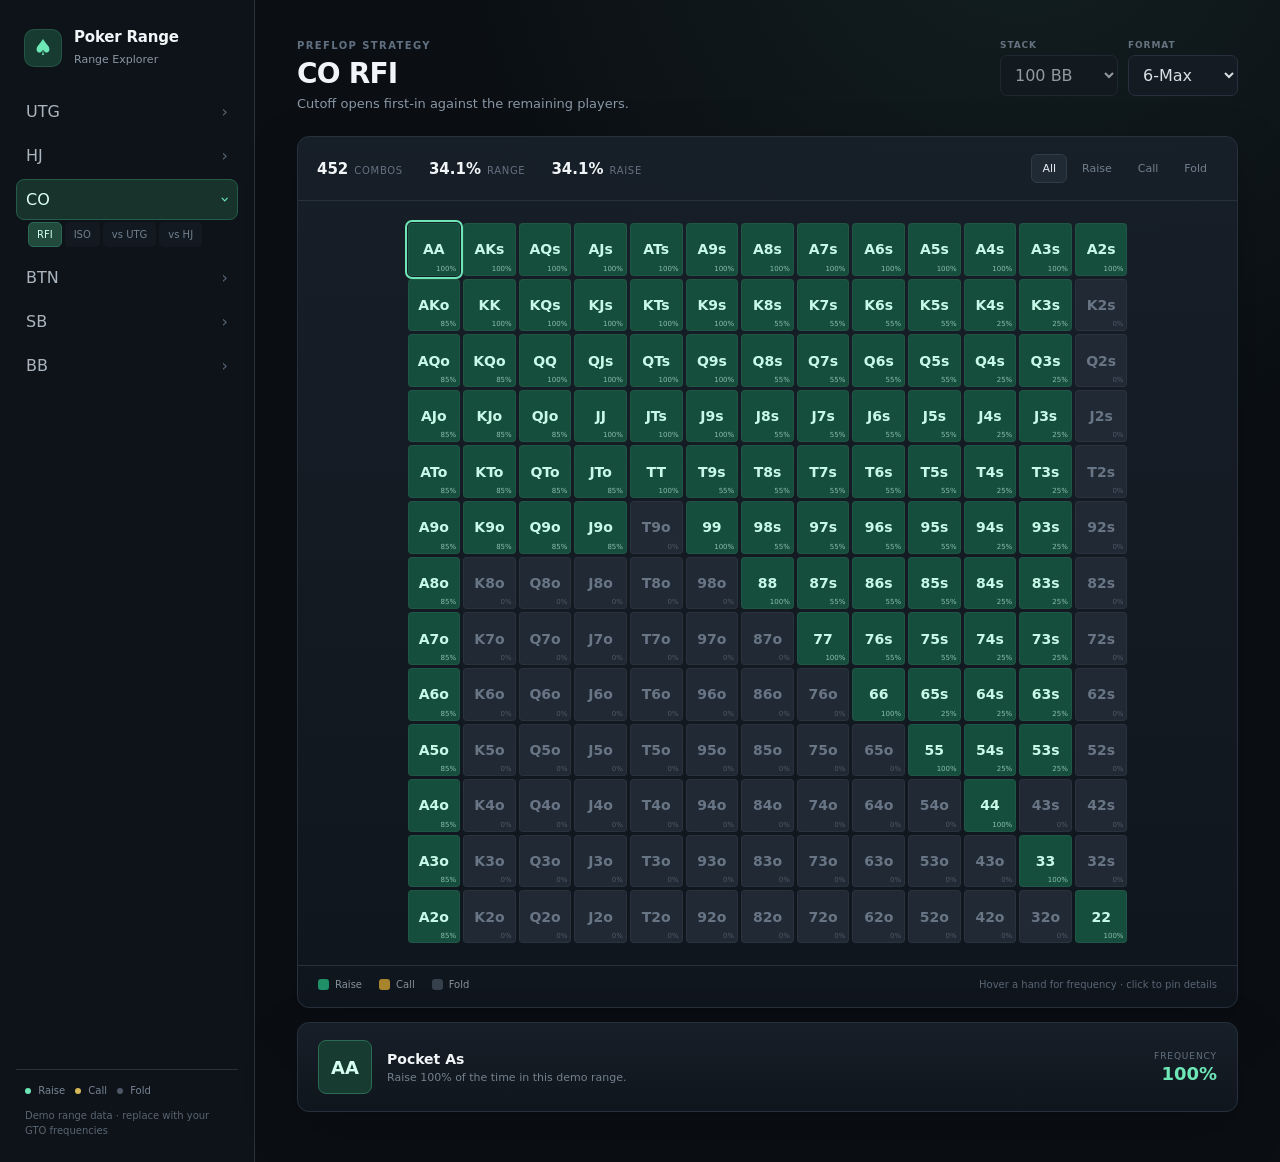
==== index.html @ 007b2183 "Initial commit" ====
<!DOCTYPE html>
<html lang="en">
<head>
  <meta charset="UTF-8">
  <meta name="viewport" content="width=device-width, initial-scale=1.0">
  <title>Poker Range Explorer</title>
  <link rel="stylesheet" href="styles.css">
</head>
<body>

<div class="app">

  <aside class="sidebar">

    <div class="brand">
      <div class="brand-mark">♠</div>
      <div>
        <h1>Poker Range</h1>
        <span>Range Explorer</span>
      </div>
    </div>

    <div class="position-list" id="position-list"></div>

    <div class="sidebar-footer">
      <div class="legend-mini">
        <span><i class="dot raise"></i> Raise</span>
        <span><i class="dot call"></i> Call</span>
        <span><i class="dot fold"></i> Fold</span>
      </div>

      <p>Demo range data · replace with your GTO frequencies</p>
    </div>

  </aside>


  <main class="main">

    <header class="topbar">

      <div>
        <div class="eyebrow">Preflop Strategy</div>

        <h2 id="range-title">CO RFI</h2>

        <p id="range-subtitle">
          Cutoff opens first-in against the remaining players.
        </p>
      </div>


      <div class="controls">

        <label>
          <span>Stack</span>

          <select id="stack" disabled>
            <option>100 BB</option>
          </select>
        </label>


        <label>
          <span>Format</span>

          <select id="format">
            <option value="6max">6-Max</option>
            <option value="9max">9-Max</option>
          </select>
        </label>

      </div>

    </header>


    <section class="range-card">

      <div class="range-toolbar">

        <div class="stats">

          <div>
            <strong id="combo-count">169</strong>
            <span>combos</span>
          </div>

          <div>
            <strong id="range-percent">—</strong>
            <span>range</span>
          </div>

          <div>
            <strong id="raise-percent">—</strong>
            <span>raise</span>
          </div>

        </div>


        <div class="action-filter">

          <button class="filter active" data-action="all">
            All
          </button>

          <button class="filter" data-action="raise">
            Raise
          </button>

          <button class="filter" data-action="call">
            Call
          </button>

          <button class="filter" data-action="fold">
            Fold
          </button>

        </div>

      </div>


      <div class="grid-wrap">
        <div
          class="hand-grid"
          id="hand-grid"
          aria-label="Poker starting hand range">
        </div>
      </div>


      <div class="legend">

        <div>
          <span class="swatch raise"></span>
          <span>Raise</span>
        </div>

        <div>
          <span class="swatch call"></span>
          <span>Call</span>
        </div>

        <div>
          <span class="swatch fold"></span>
          <span>Fold</span>
        </div>

        <div class="legend-note">
          Hover a hand for frequency · click to pin details
        </div>

      </div>

    </section>


    <section class="details-card" id="details-card">

      <div class="details-hand" id="details-hand">
        AA
      </div>

      <div class="details-main">

        <h3 id="details-title">
          Pocket Aces
        </h3>

        <p id="details-copy">
          Click any hand in the matrix to inspect its action and frequency.
        </p>

      </div>

      <div class="frequency">

        <span>Frequency</span>

        <strong id="details-frequency">
          100%
        </strong>

      </div>

    </section>

  </main>

</div>

<script src="script.js"></script>

</body>
</html>
---- styles.css ----
:root {
  --bg: #0b0f14;
  --panel: #121820;
  --panel-2: #171f29;
  --border: #26313d;

  --text: #f2f5f7;
  --muted: #8996a4;

  --accent: #6ee7b7;

  --raise: #1f8f68;
  --raise-soft: #164e3d;

  --call: #a8842d;
  --call-soft: #59491d;

  --fold: #202934;
  --fold-text: #687585;

  --shadow: 0 18px 50px rgba(0,0,0,.25);
}


* {
  box-sizing: border-box;
}


body {
  margin: 0;
  min-height: 100vh;

  background:
    radial-gradient(
      circle at 80% -10%,
      rgba(53, 105, 85, .18),
      transparent 35%
    ),
    var(--bg);

  color: var(--text);

  font-family:
    Inter,
    ui-sans-serif,
    system-ui,
    -apple-system,
    BlinkMacSystemFont,
    "Segoe UI",
    sans-serif;
}


button,
select {
  font: inherit;
}


/* =========================================================
   APP
========================================================= */

.app {
  min-height: 100vh;

  display: grid;

  grid-template-columns:
    255px 1fr;
}


/* =========================================================
   SIDEBAR
========================================================= */

.sidebar {
  border-right: 1px solid var(--border);

  background: #0e1319;

  padding: 24px 16px;

  display: flex;
  flex-direction: column;

  min-height: 100vh;
}


/* =========================================================
   BRAND
========================================================= */

.brand {
  display: flex;
  align-items: center;

  gap: 12px;

  padding:
    4px 8px 24px;
}


.brand-mark {
  width: 38px;
  height: 38px;

  border-radius: 10px;

  display: grid;
  place-items: center;

  background: #183b31;

  color: var(--accent);

  font-size: 22px;

  box-shadow:
    inset 0 0 0 1px
    rgba(110,231,183,.14);
}


.brand h1 {
  font-size: 15px;

  margin: 0 0 2px;

  letter-spacing: -.2px;
}


.brand span {
  color: var(--muted);

  font-size: 11px;
}


/* =========================================================
   POSITION LIST
========================================================= */

.position-list {
  display: flex;
  flex-direction: column;

  gap: 3px;

  overflow-y: auto;
}


.position-group {
  display: block;
}


/* =========================================================
   POSITION BUTTON
========================================================= */

.position-button {
  width: 100%;

  border: 1px solid transparent;

  background: transparent;

  color: #aab5c0;

  border-radius: 8px;

  padding: 10px 9px;

  cursor: pointer;

  display: flex;

  justify-content: space-between;
  align-items: center;

  text-align: left;

  transition:
    .15s ease;
}


.position-button:hover {
  background: #151d26;

  color: var(--text);
}


.position-button.active {
  background: #18332c;

  color: #dcfff2;

  border-color: #245c49;
}


.position-arrow {
  color: #586675;

  font-size: 16px;

  transition:
    transform .15s ease;
}


.position-button.active
.position-arrow {
  transform:
    rotate(90deg);

  color:
    var(--accent);
}


/* =========================================================
   ACTIONS
========================================================= */

.position-actions {
  padding:
    2px 0 7px 12px;

  display: flex;
  flex-wrap: wrap;

  gap: 3px;
}


.position-actions.collapsed {
  display: none;
}


.position-action {
  border: 1px solid transparent;

  background: #121920;

  color: #71808f;

  border-radius: 5px;

  padding: 6px 8px;

  font-size: 10px;

  cursor: pointer;

  transition: .15s ease;
}


.position-action:hover {
  color: #dce4ea;

  background: #1a242e;
}


.position-action.active {
  background: #214a3d;

  border-color: #2b6955;

  color: #cffff0;
}


/* =========================================================
   FOOTER
========================================================= */

.sidebar-footer {
  margin-top: auto;

  padding:
    15px 9px 0;

  border-top:
    1px solid var(--border);
}


.sidebar-footer p {
  color: #596572;

  font-size: 10px;

  line-height: 1.5;

  margin: 12px 0 0;
}


.legend-mini {
  display: flex;

  flex-wrap: wrap;

  gap: 10px;

  color: #788594;

  font-size: 10px;
}


.dot {
  width: 6px;
  height: 6px;

  border-radius: 50%;

  display: inline-block;

  margin-right: 4px;
}


.dot.raise {
  background:
    var(--accent);
}


.dot.call {
  background:
    #d7b858;
}


.dot.fold {
  background:
    #4c5866;
}


/* =========================================================
   MAIN
========================================================= */

.main {
  width:
    min(1180px, 100%);

  margin:
    0 auto;

  padding:
    40px 42px 50px;
}


/* =========================================================
   TOPBAR
========================================================= */

.topbar {
  display: flex;

  justify-content:
    space-between;

  gap: 24px;

  align-items:
    flex-start;

  margin-bottom:
    25px;
}


.eyebrow {
  color: #607080;

  text-transform:
    uppercase;

  letter-spacing:
    .14em;

  font-size:
    10px;

  font-weight:
    800;

  margin-bottom:
    6px;
}


.topbar h2 {
  margin: 0;

  font-size: 28px;

  letter-spacing:
    -.8px;
}


.topbar p {
  margin:
    6px 0 0;

  color:
    var(--muted);

  font-size:
    13px;
}


/* =========================================================
   CONTROLS
========================================================= */

.controls {
  display: flex;

  gap: 10px;
}


.controls label {
  display: grid;

  gap: 5px;
}


.controls label span {
  color: #667381;

  text-transform:
    uppercase;

  font-size: 9px;

  font-weight: 700;

  letter-spacing:
    .1em;
}


select {
  color: #d8dfe5;

  background:
    #141b23;

  border:
    1px solid var(--border);

  border-radius:
    7px;

  padding:
    9px 28px 9px 10px;

  outline: none;
}


select:disabled {
  opacity: .65;

  cursor: not-allowed;
}


/* =========================================================
   CARDS
========================================================= */

.range-card,
.details-card {
  background:
    linear-gradient(
      180deg,
      rgba(23,31,41,.96),
      rgba(16,22,29,.96)
    );

  border:
    1px solid var(--border);

  border-radius:
    12px;

  box-shadow:
    var(--shadow);
}


/* =========================================================
   RANGE TOOLBAR
========================================================= */

.range-toolbar {
  padding:
    17px 19px;

  display: flex;

  justify-content:
    space-between;

  align-items:
    center;

  border-bottom:
    1px solid var(--border);
}


.stats {
  display: flex;

  gap: 26px;
}


.stats div {
  display: flex;

  align-items:
    baseline;

  gap: 6px;
}


.stats strong {
  font-size:
    15px;
}


.stats span {
  color:
    #647181;

  font-size:
    10px;

  text-transform:
    uppercase;

  letter-spacing:
    .07em;
}


/* =========================================================
   ACTION FILTER
========================================================= */

.action-filter {
  display: flex;

  gap: 4px;
}


.filter {
  border:
    1px solid transparent;

  border-radius:
    6px;

  padding:
    7px 10px;

  background:
    transparent;

  color:
    #72808e;

  cursor:
    pointer;

  font-size:
    11px;
}


.filter:hover {
  color:
    #d6dde3;
}


.filter.active {
  background:
    #202a34;

  color:
    #e7edf2;

  border-color:
    #303c48;
}


/* =========================================================
   GRID
========================================================= */

.grid-wrap {
  padding:
    22px;

  overflow-x:
    auto;
}


.hand-grid {
  width:
    min(720px, 100%);

  aspect-ratio:
    1;

  margin:
    0 auto;

  display:
    grid;

  grid-template-columns:
    repeat(13, 1fr);

  gap:
    3px;
}


.hand {
  position:
    relative;

  border:
    1px solid
    rgba(255,255,255,.045);

  border-radius:
    4px;

  display:
    grid;

  place-items:
    center;

  cursor:
    pointer;

  user-select:
    none;

  font-weight:
    700;

  font-size:
    clamp(10px, 1.35vw, 14px);

  transition:
    transform .12s ease,
    filter .12s ease,
    border-color .12s ease;

  min-width:
    0;
}


.hand.raise {
  background:
    var(--raise-soft);

  color:
    #c8f9e8;
}


.hand.call {
  background:
    var(--call-soft);

  color:
    #f4e5ae;
}


.hand.fold {
  background:
    var(--fold);

  color:
    var(--fold-text);
}


.hand:hover {
  transform:
    scale(1.06);

  z-index:
    2;

  border-color:
    rgba(255,255,255,.4);

  filter:
    brightness(1.2);
}


.hand.selected {
  outline:
    2px solid var(--accent);

  outline-offset:
    1px;

  z-index:
    3;
}


.hand.filtered-out {
  opacity:
    .12;
}


.hand .freq {
  position:
    absolute;

  right:
    3px;

  bottom:
    2px;

  font-size:
    7px;

  font-weight:
    500;

  opacity:
    .65;
}


/* =========================================================
   LEGEND
========================================================= */

.legend {
  padding:
    13px 20px 17px;

  display:
    flex;

  gap:
    17px;

  align-items:
    center;

  border-top:
    1px solid var(--border);

  color:
    #84909c;

  font-size:
    10px;
}


.legend > div {
  display:
    flex;

  gap:
    6px;

  align-items:
    center;
}


.swatch {
  width:
    11px;

  height:
    11px;

  border-radius:
    3px;
}


.swatch.raise {
  background:
    var(--raise);
}


.swatch.call {
  background:
    var(--call);
}


.swatch.fold {
  background:
    #35404c;
}


.legend-note {
  margin-left:
    auto;

  color:
    #586574;
}


/* =========================================================
   DETAILS
========================================================= */

.details-card {
  margin-top:
    14px;

  padding:
    17px 20px;

  display:
    flex;

  align-items:
    center;

  gap:
    15px;
}


.details-hand {
  width:
    54px;

  height:
    54px;

  flex:
    0 0 auto;

  display:
    grid;

  place-items:
    center;

  background:
    #183b31;

  border:
    1px solid #2b6a54;

  border-radius:
    8px;

  color:
    #d5fff0;

  font-weight:
    800;

  font-size:
    18px;
}


.details-main {
  min-width:
    0;
}


.details-main h3 {
  margin:
    0 0 4px;

  font-size:
    14px;
}


.details-main p {
  margin:
    0;

  color:
    #73808d;

  font-size:
    11px;
}


.frequency {
  margin-left:
    auto;

  text-align:
    right;
}


.frequency span {
  display:
    block;

  color:
    #657281;

  text-transform:
    uppercase;

  font-size:
    9px;

  letter-spacing:
    .1em;
}


.frequency strong {
  display:
    block;

  margin-top:
    2px;

  color:
    var(--accent);

  font-size:
    18px;
}


/* =========================================================
   MOBILE
========================================================= */

@media (max-width: 800px) {

  .app {
    grid-template-columns:
      1fr;
  }


  .sidebar {
    border-right:
      0;

    border-bottom:
      1px solid var(--border);

    padding:
      13px;
  }


  .brand {
    padding:
      2px 5px 13px;
  }


  .position-list {
    flex-direction:
      row;

    overflow-x:
      auto;

    gap:
      4px;
  }


  .position-group {
    min-width:
      max-content;
  }


  .position-button {
    width:
      auto;

    min-width:
      75px;
  }


  .position-actions {
    padding:
      3px 0 0;

    flex-wrap:
      nowrap;

    overflow-x:
      auto;
  }


  .position-actions.collapsed {
    display:
      none;
  }


  .sidebar-footer {
    display:
      none;
  }


  .main {
    padding:
      24px 12px 35px;
  }


  .topbar {
    display:
      block;
  }


  .controls {
    margin-top:
      15px;
  }


  .range-toolbar {
    align-items:
      flex-start;

    flex-direction:
      column;

    gap:
      13px;
  }


  .grid-wrap {
    padding:
      10px;
  }


  .hand-grid {
    min-width:
      500px;
  }


  .legend {
    flex-wrap:
      wrap;
  }


  .legend-note {
    width:
      100%;

    margin-left:
      0;
  }

}
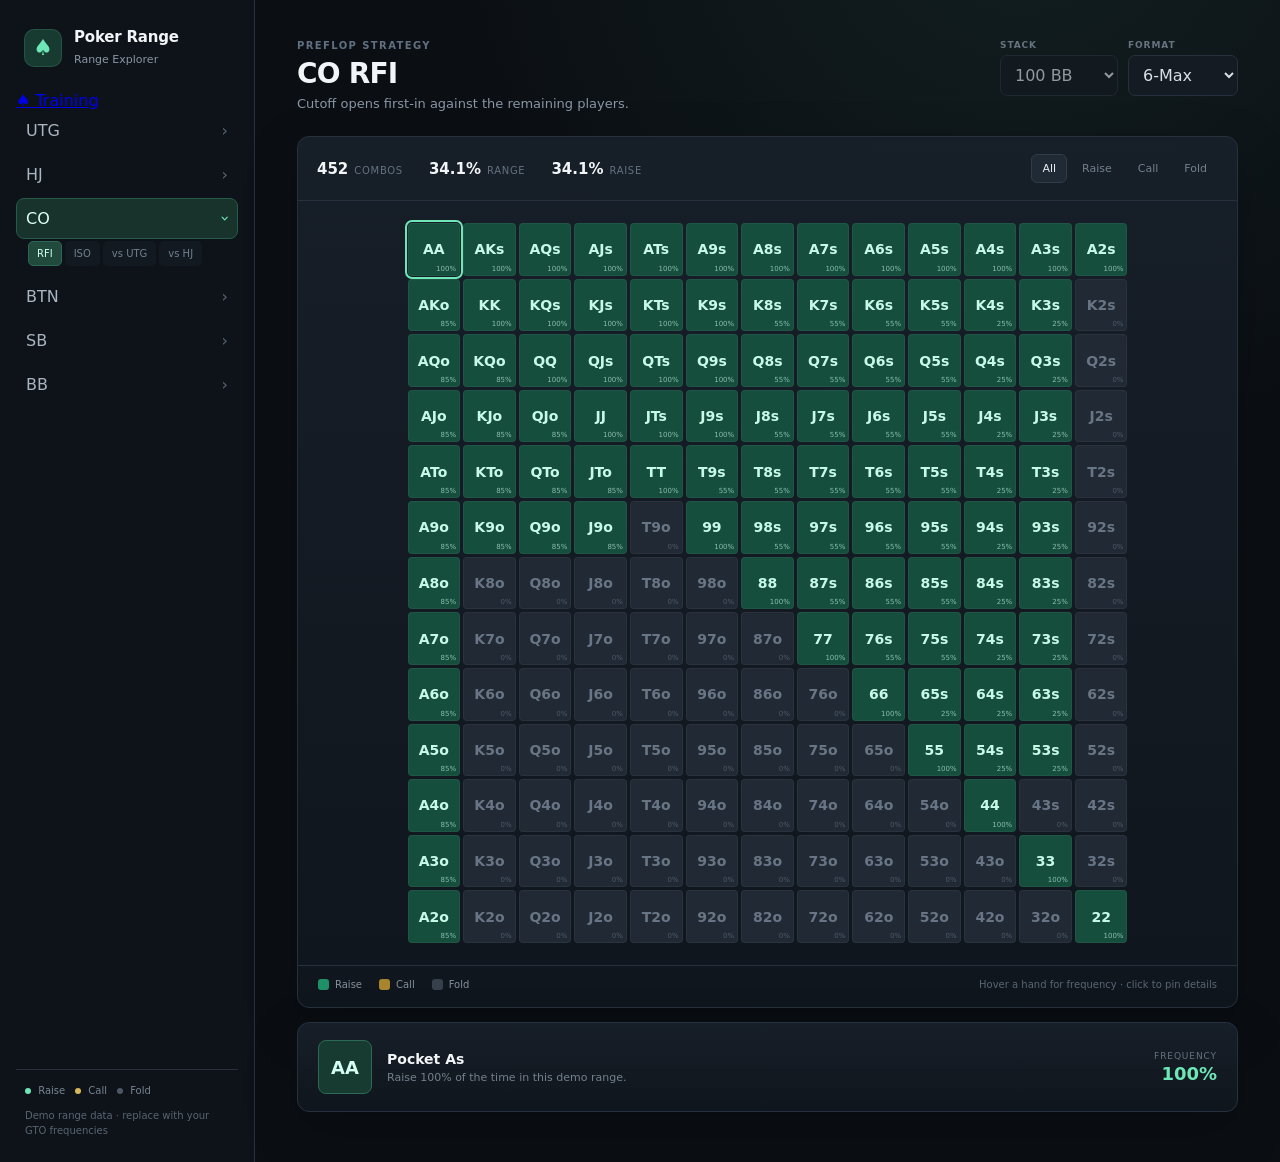
==== commit 0a68786d: "Add: training.html demo" ====
--- a/index.html
+++ b/index.html
@@ -20,6 +20,14 @@
       </div>
     </div>
 
+
+    <!-- Training -->
+    <a href="training.html" class="training-button">
+      <span>♠</span>
+      Training
+    </a>
+
+
     <div class="position-list" id="position-list"></div>
 
     <div class="sidebar-footer">
@@ -194,4 +202,4 @@
 <script src="script.js"></script>
 
 </body>
-</html>+</html>
--- a/styles.css
+++ b/styles.css
@@ -1122,4 +1122,27 @@
       0;
   }
 
+}
+
+.training-nav {
+  margin-top: 28px;
+  margin-bottom: 18px;
+}
+
+.nav-link {
+  display: flex;
+  align-items: center;
+  gap: 10px;
+  padding: 11px 12px;
+  border-radius: 10px;
+  color: var(--text-muted);
+  text-decoration: none;
+  font-size: 14px;
+  font-weight: 600;
+  transition: 0.15s ease;
+}
+
+.nav-link:hover {
+  background: var(--panel);
+  color: var(--text);
 }
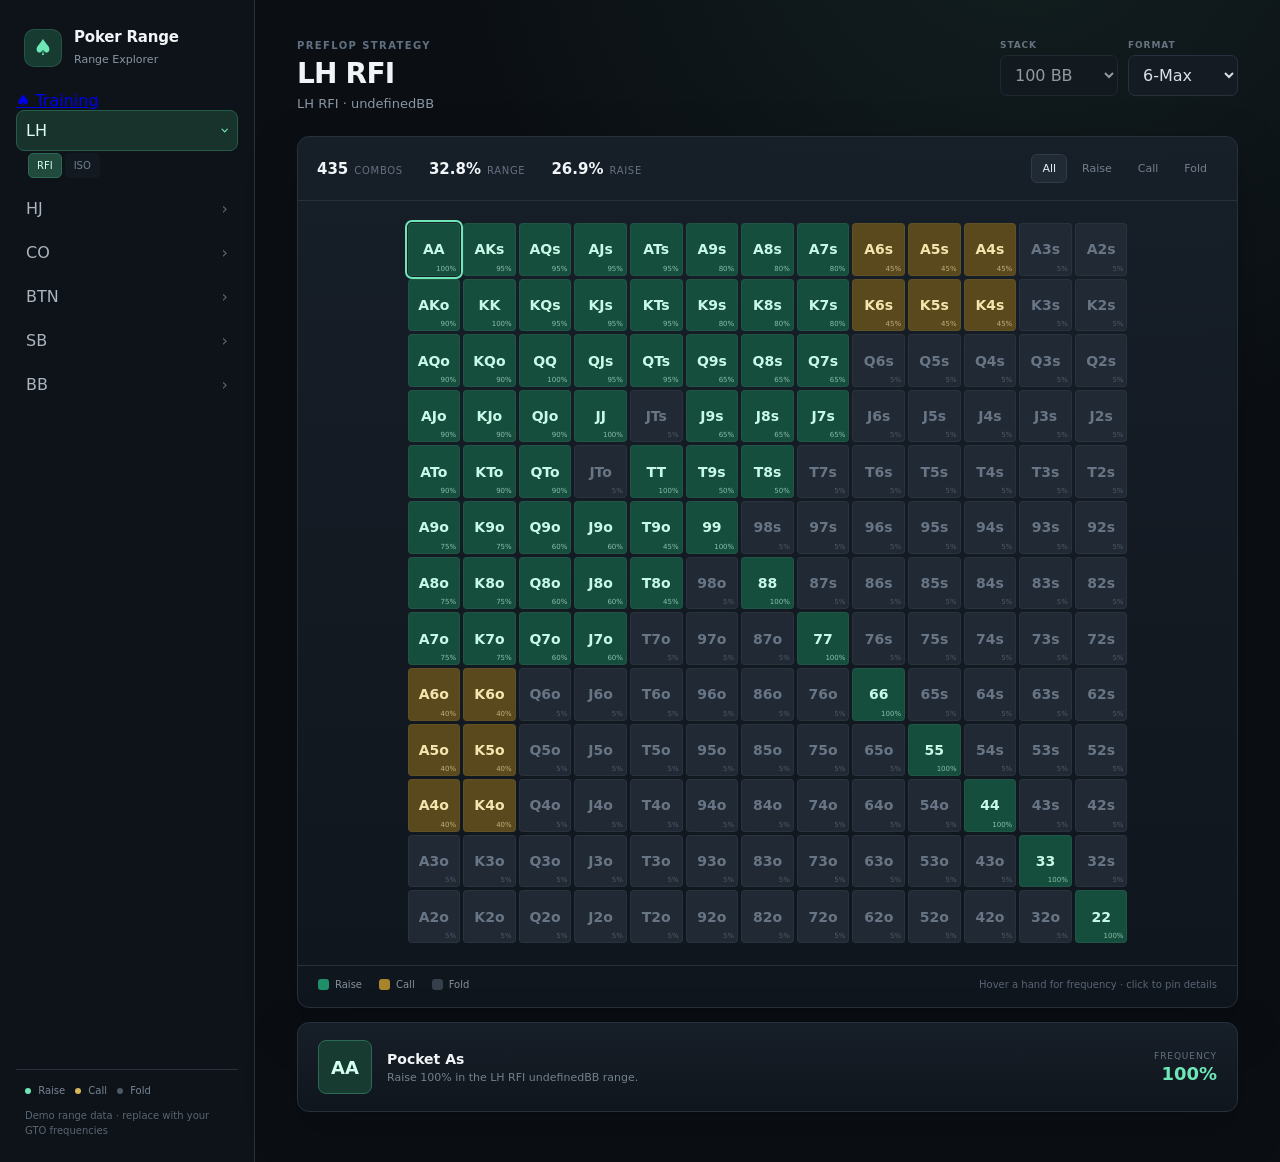
==== commit 0d464c34: "Add: range files place holders" ====
--- a/index.html
+++ b/index.html
@@ -199,6 +199,8 @@
 
 </div>
 
+<script src="data/ranges/LH/rfi.js"></script>
+<script src="data/ranges/LH/iso.js"></script>
 <script src="script.js"></script>
 
 </body>
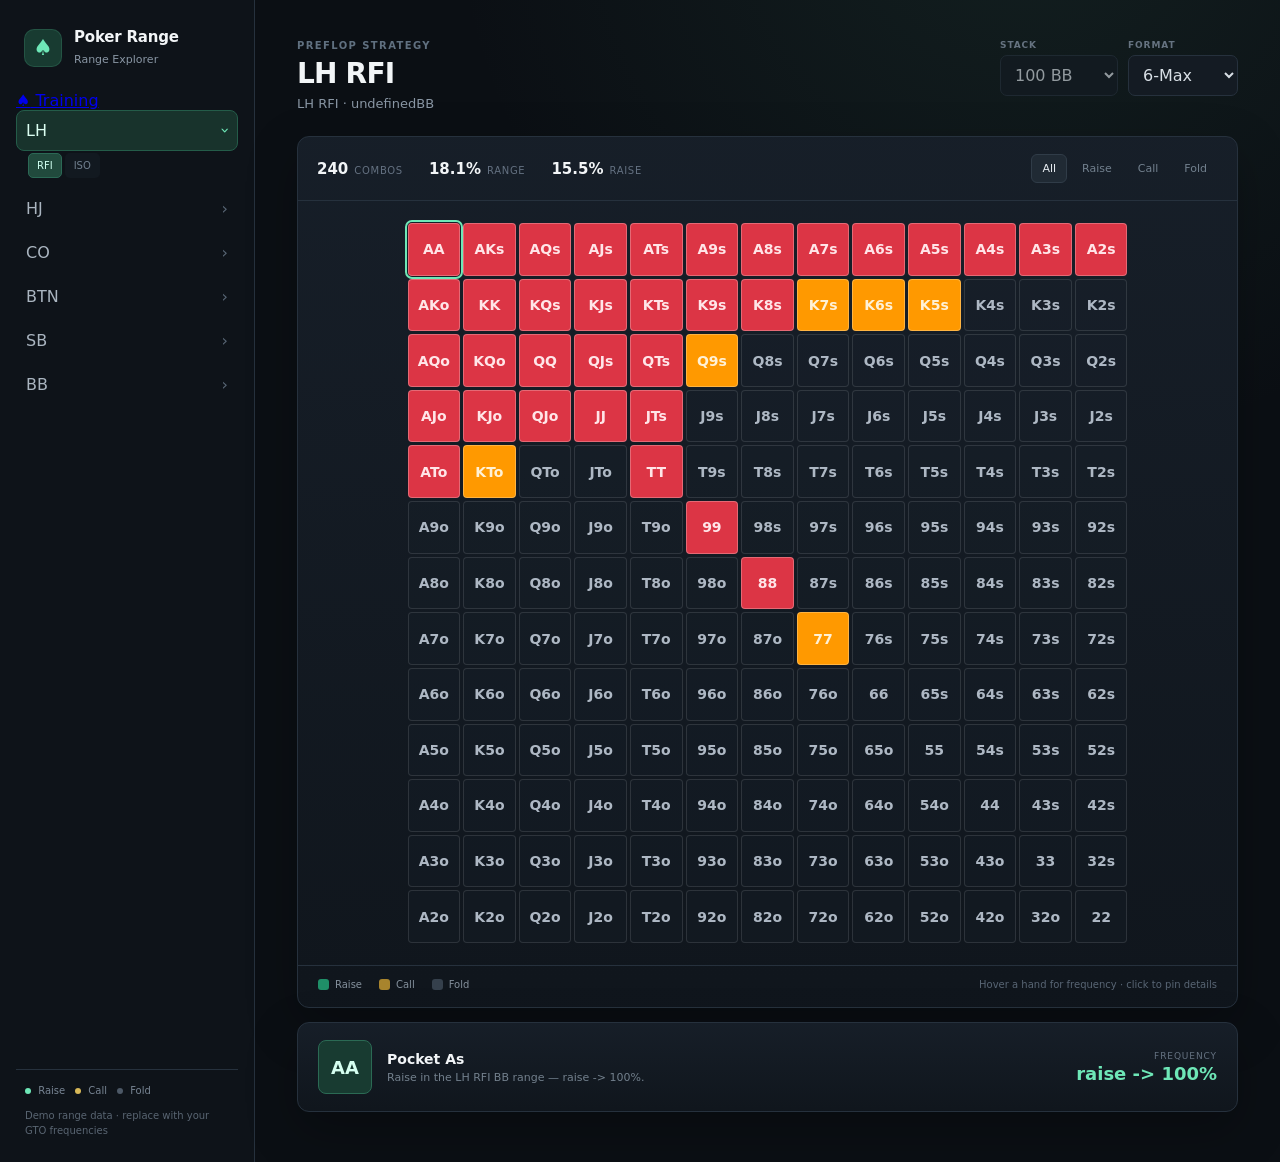
==== commit 4f228ec5: "Add: some ranges" ====
--- a/index.html
+++ b/index.html
@@ -199,8 +199,12 @@
 
 </div>
 
+<script src="data/ranges/main.js"></script>
 <script src="data/ranges/LH/rfi.js"></script>
 <script src="data/ranges/LH/iso.js"></script>
+<script src="data/ranges/HJ/rfi.js"></script>
+<script src="data/ranges/CO/rfi.js"></script>
+<script src="data/ranges/BTN/rfi.js"></script>
 <script src="script.js"></script>
 
 </body>
